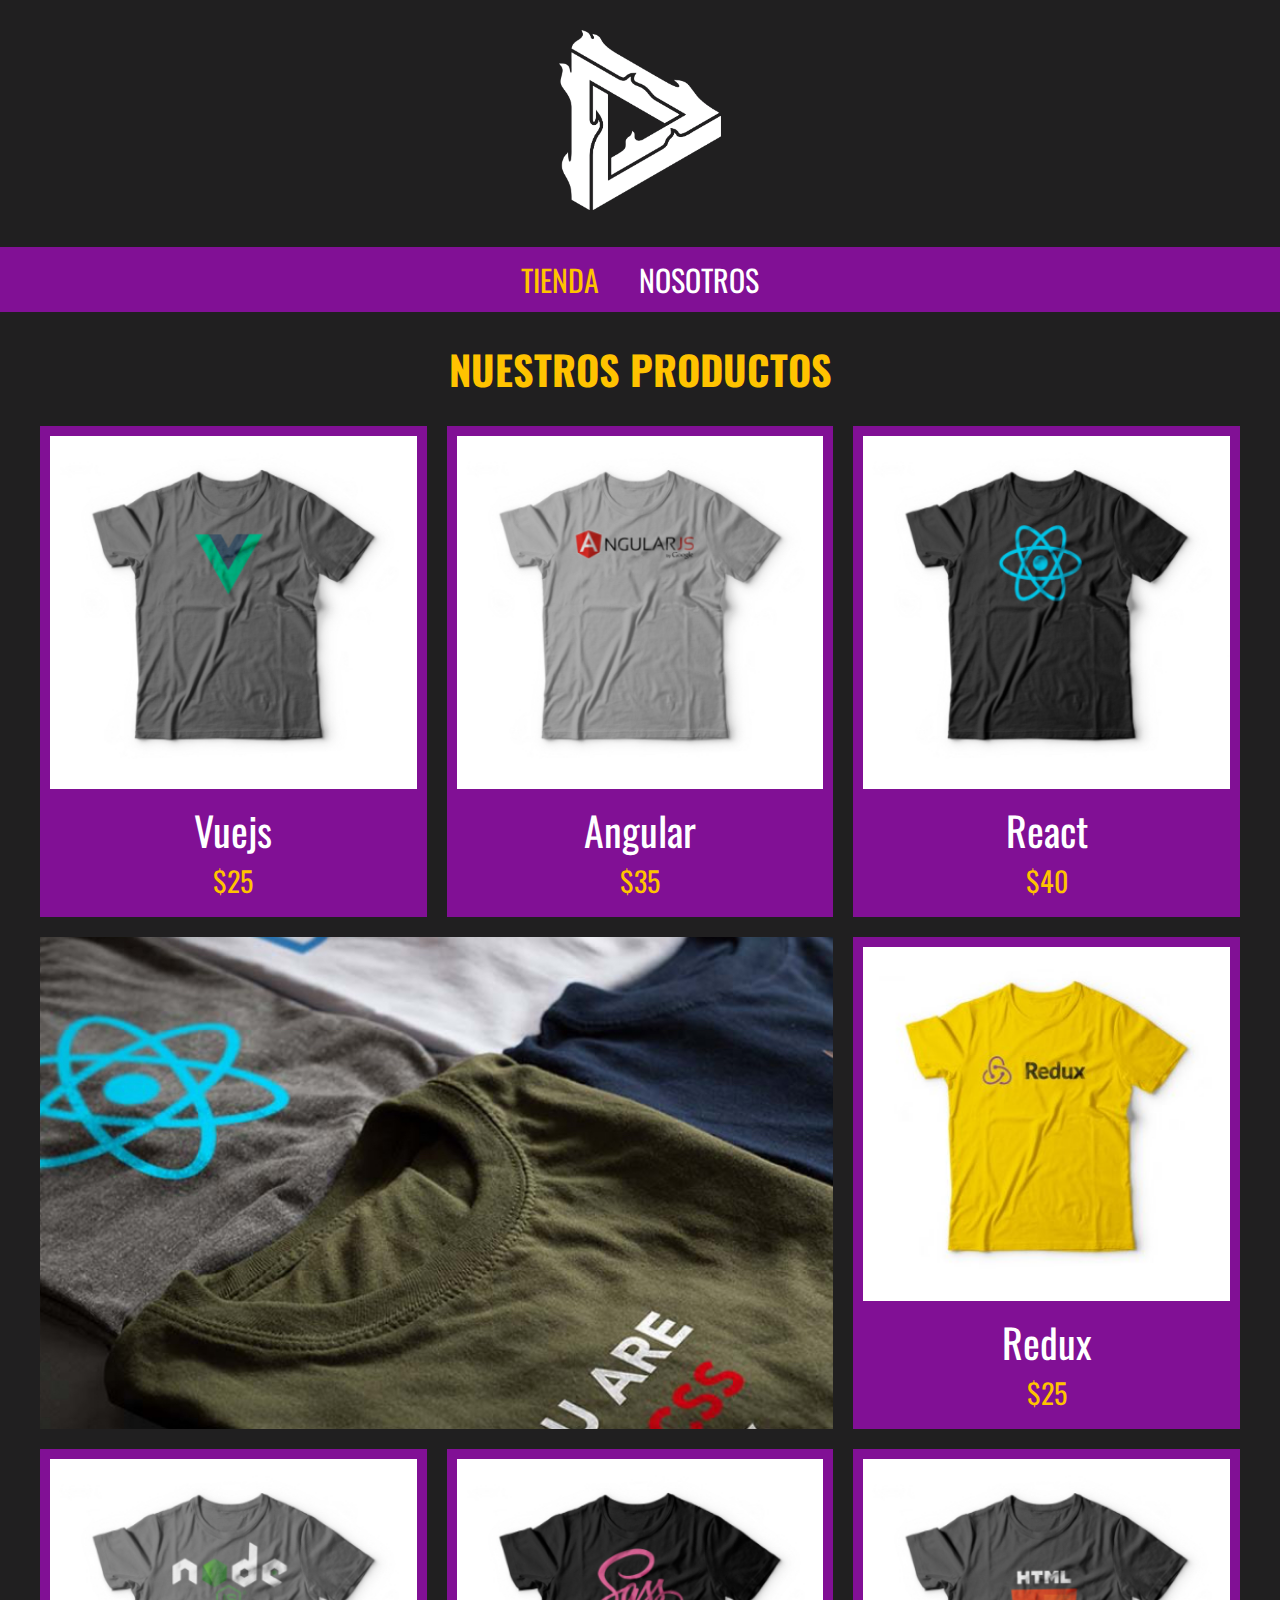
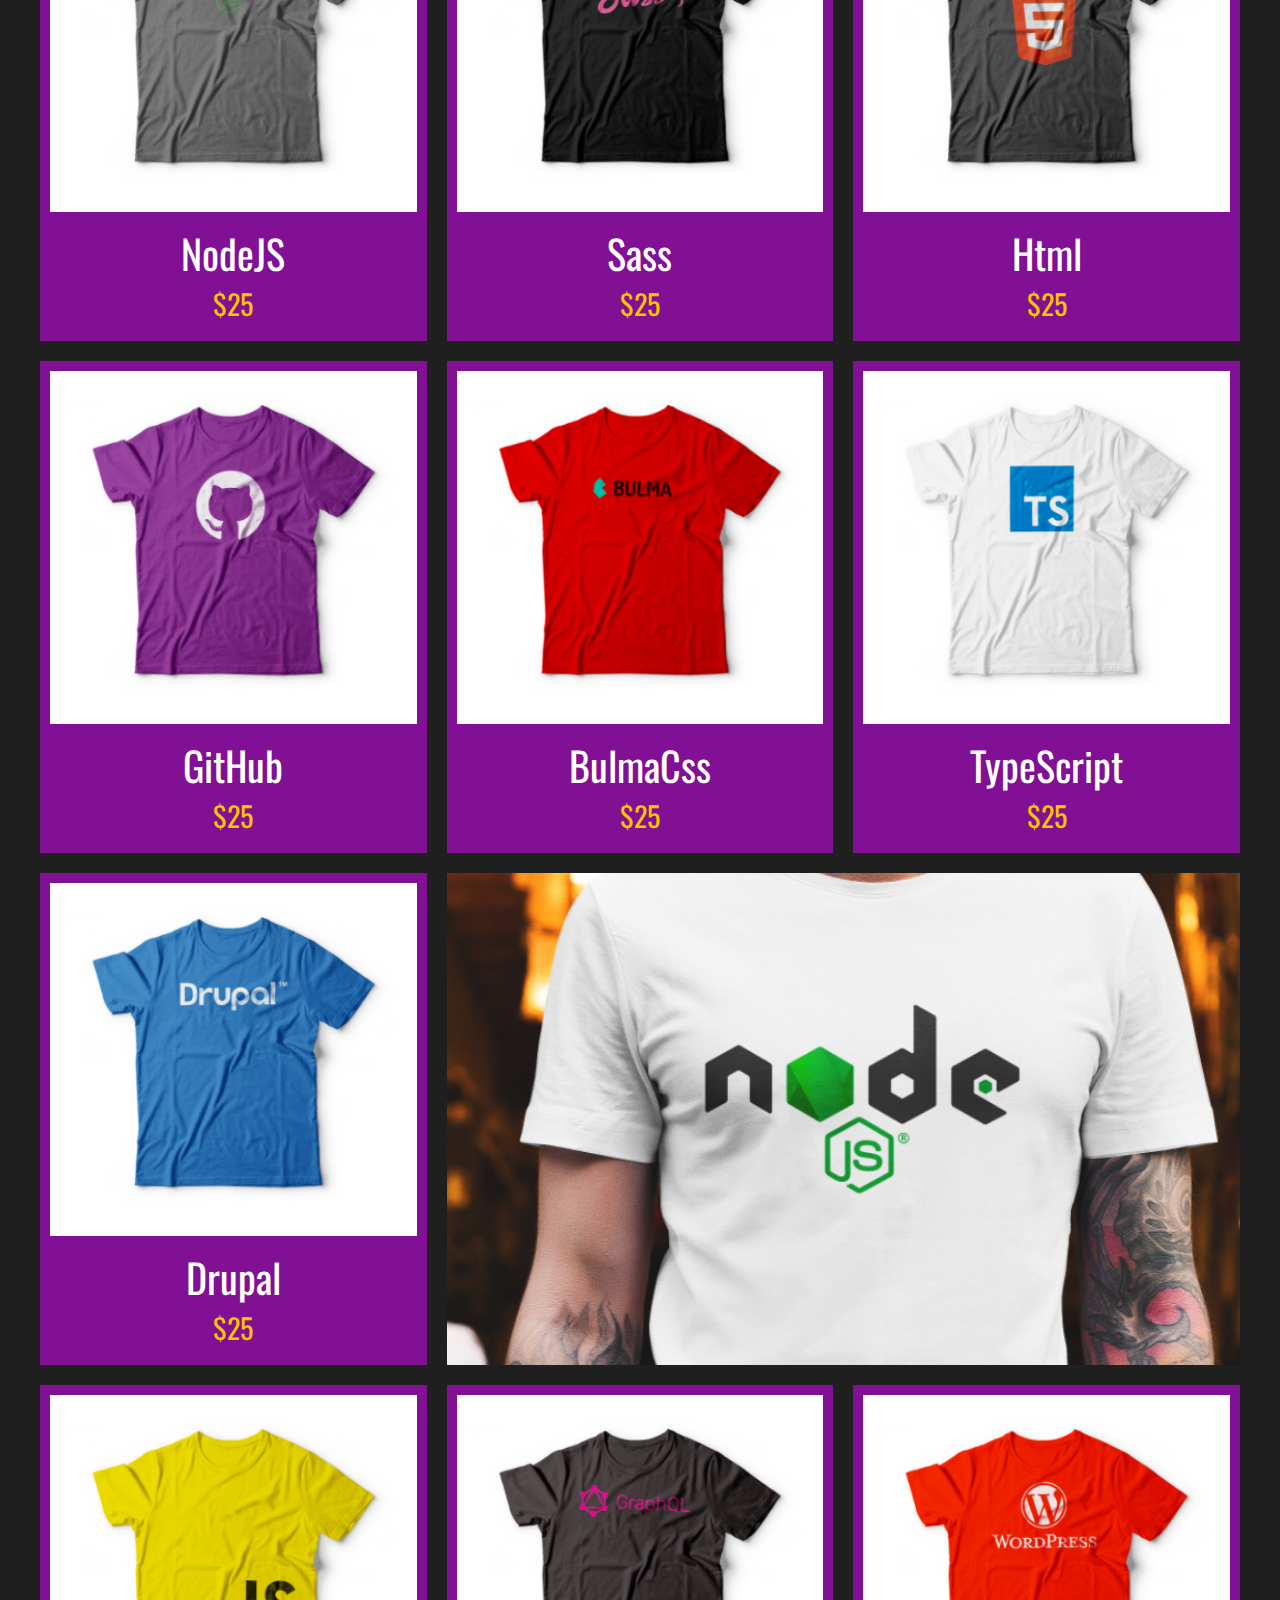
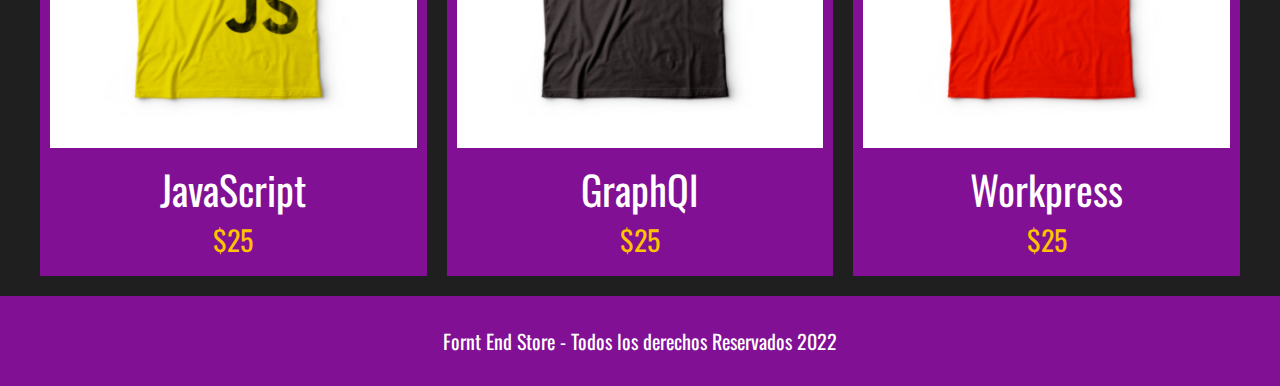
==== index.html @ 8973ec14 "Add files via upload" ====
<!DOCTYPE html>
<html lang="en">
  <head>
    <meta charset="UTF-8" />
    <meta http-equiv="X-UA-Compatible" content="IE=edge" />
    <meta name="viewport" content="width=device-width, initial-scale=1.0" />
    <link rel="stylesheet" href="/css/normalize.css" />
    <link rel="preconnect" href="https://fonts.googleapis.com" />
    <link rel="preconnect" href="https://fonts.gstatic.com" crossorigin />
    <link
      href="https://fonts.googleapis.com/css2?family=Oswald&display=swap"
      rel="stylesheet"
    />
    <link rel="stylesheet" href="/css/style.css" />

    <title>Front end Store</title>
  </head>
  <body>
    <header class="header">
      <a href="index.html">
        <img class="header__logo" src="/img/Isotipo_negativo2x.png" style="height: 20vh;" style="background-size: cover;" alt="logotipo" />
      </a>
    </header>
    <nav class="nav">
      <a class="nav__enlance nav__enlance--activo" href="/productos.html">TIENDA</a>
      <a class="nav__enlance" href="/nosotros.html">NOSOTROS</a>
    </nav>
    <main class="contenedor">
        <h1>NUESTROS PRODUCTOS</h1>
        <div class="grid">
          <div class="producto"> <!--. producto -->
            <a href="productos.html"> 
              <img class="producto__imagen" src="/img/1.jpg" alt="">
            </a>
            <div class="producto__informacion">
              <p class="producto__nombre">Vuejs</p>
              <p class="producto__precio">$25</p>
            </div>
          </div> <!--. producto -->
          <div class="producto"> <!--. producto -->
            <a href="productos.html"> 
              <img class="producto__imagen" src="/img/2.jpg" alt="">
            </a>
            <div class="producto__informacion">
              <p class="producto__nombre">Angular</p>
              <p class="producto__precio">$35</p>
            </div>
          </div> <!--. producto -->
          <div class="producto"> <!--. producto -->
            <a href="productos.html"> 
              <img class="producto__imagen" src="/img/3.jpg" alt="">
            </a>
            <div class="producto__informacion">
              <p class="producto__nombre">React</p>
              <p class="producto__precio">$40</p>
            </div>
          </div> <!--. producto -->
          <div class="producto"> <!--. producto -->
            <a href="producto.html"> 
              <img class="producto__imagen" src="/img/4.jpg" alt="">
            </a>
            <div class="producto__informacion">
              <p class="producto__nombre">Redux</p>
              <p class="producto__precio">$25</p>
            </div>
          </div> <!--. producto -->
          <div class="producto"> <!--. producto -->
            <a href="productos.html"> 
              <img class="producto__imagen" src="/img/5.jpg" alt="">
            </a>
            <div class="producto__informacion">
              <p class="producto__nombre">NodeJS</p>
              <p class="producto__precio">$25</p>
            </div>
          </div> <!--. producto -->
          <div class="producto"> <!--. producto -->
            <a href="productos.html"> 
              <img class="producto__imagen" src="/img/6.jpg" alt="">
            </a>
            <div class="producto__informacion">
              <p class="producto__nombre">Sass</p>
              <p class="producto__precio">$25</p>
            </div>
          </div> <!--. producto -->
          <div class="producto"> <!--. producto -->
            <a href="productos.html"> 
              <img class="producto__imagen" src="/img/7.jpg" alt="">
            </a>
            <div class="producto__informacion">
              <p class="producto__nombre">Html</p>
              <p class="producto__precio">$25</p>
            </div>
          </div> <!--. producto -->
          <div class="producto"> <!--. producto -->
            <a href="productos.html"> 
              <img class="producto__imagen" src="/img/8.jpg" alt="">
            </a>
            <div class="producto__informacion">
              <p class="producto__nombre">GitHub</p>
              <p class="producto__precio">$25</p>
            </div>
          </div> <!--. producto -->
          <div class="producto"> <!--. producto -->
            <a href="productos.html"> 
              <img class="producto__imagen" src="/img/9.jpg" alt="">
            </a>
            <div class="producto__informacion">
              <p class="producto__nombre">BulmaCss</p>
              <p class="producto__precio">$25</p>
            </div>
          </div> <!--. producto -->
          <div class="producto"> <!--. producto -->
            <a href="productos.html"> 
              <img class="producto__imagen" src="/img/10.jpg" alt="">
            </a>
            <div class="producto__informacion">
              <p class="producto__nombre">TypeScript</p>
              <p class="producto__precio">$25</p>
            </div>
          </div> <!--. producto -->
          <div class="producto"> <!--. producto -->
            <a href="productos.html"> 
              <img class="producto__imagen" src="/img/11.jpg" alt="">
            </a>
            <div class="producto__informacion">
              <p class="producto__nombre">Drupal</p>
              <p class="producto__precio">$25</p>
            </div>
          </div> <!--. producto -->
          <div class="producto"> <!--. producto -->
            <a href="productos.html"> 
              <img class="producto__imagen" src="/img/12.jpg" alt="">
            </a>
            <div class="producto__informacion">
              <p class="producto__nombre">JavaScript</p>
              <p class="producto__precio">$25</p>
            </div>
          </div> <!--. producto -->
          <div class="producto"> <!--. producto -->
            <a href="productos.html"> 
              <img class="producto__imagen" src="/img/13.jpg" alt="">
            </a>
            <div class="producto__informacion">
              <p class="producto__nombre">GraphQl</p>
              <p class="producto__precio">$25</p>
            </div>
          </div> <!--. producto -->
          <div class="producto"> <!--. producto -->
            <a href="productos.html"> 
              <img class="producto__imagen" src="/img/14.jpg" alt="">
            </a>
            <div class="producto__informacion">
              <p class="producto__nombre">Workpress</p>
              <p class="producto__precio">$25</p>
            </div>
            
          </div> <!--. producto -->
          <div class="grafico grafico--camisas"></div>
          <div class="grafico grafico--node"></div>

          
        </div>
        
    </main>
    <footer class="footer"> <p class="footer__texto">Fornt End Store - Todos los derechos Reservados 2022</p></footer>
  </body>
</html>
---- css/style.css ----
:root {
  --primario: #9c27b0;
  --primarioOscuro: #811095;
  --secundario: #ffc300;
  --secundarioOscuro: rgb(233, 287, 2);
  --blanco: #fff;
  --negro: #000;

  --fuentePrincipal: "Oswald", sans-serif;
}

html {
  box-sizing: border-box; /* No debe faltar en ninguna pagina web */
  font-size: 62.5%;
}
*,
*:before,
*:after {
  box-sizing: inherit;
}

/* GLOBALES  */


body {
background-color: rgb(32, 31, 32);
  font-size: 1.6rem;
  line-height: 1.5; /* INTERLINIEADO A TODO EL PROYECTO*/
}

p {
  font-size: 1.8rem;
  font-family: Arial, Helvetica, sans-serif;
  color: var(--blanco);
}

a {
  text-decoration: none;
}

img {
  width: 100%;
}

.contenedor {
  max-width: 120rem;
  margin: 0 auto; /* CENTRAR TODO EL CONTENIDO */
}

h1,
h2,
h3 {
  text-align: center;
  color: var(--secundario);
  font-family: var(--fuentePrincipal);
}

h1 {
  font-size: 4rem;
}

h2 {
  font-size: 3.2rem;
}

h3 {
  font-size: 2.4rem;
}

/** Header **/

.header {
  display: flex;
  justify-content: center;
}

.header__logo {
  margin: 3rem 0;
}

/** Navegacion */

.nav {
  background-color: var(--primarioOscuro);
  padding: 1rem 0;
  display: flex;
  justify-content: center;
  gap: 2rem; /*Separacion elementos nueva */
}

.nav__enlance {
  font-family: var(--fuentePrincipal);
  color: var(--blanco);
  font-size: 3rem;
  margin-right: 2rem; /*Separacion elementos vieja */
}

.nav__enlance:last-of-type {
  margin-right: 0;
}

.nav__enlance--activo, /*MODIFICADOR*/
.nav__enlance:hover {
  color: var(--secundario);
}

/*FOOTER */

.footer {
  background-color: var(--primarioOscuro);
  padding: 1rem 0;
  margin-top: 2rem;
}

.footer__texto {
  text-align: center;
  font-family: var(--fuentePrincipal);
  font-size: 2rem;
}

/* GRID COLUMNAS  */

.grid {
  display: grid;
  grid-template-columns: repeat(2, 1fr);
  gap: 2rem;
}

@media (min-width: 768px) {
  .grid {
    grid-template-columns: repeat(3, 1fr);
    column-gap: 2rem;
  }
}

/* PRODUCTOS */

.producto {
  background-color: var(--primarioOscuro);
  padding: 1rem;
}

.producto__nombre {
  font-size: 4rem;
}

.producto__precio {
  font-size: 2.8rem;
  color: var(--secundario);
}

.producto__nombre,
.producto__precio {
  font-family: var(--fuentePrincipal);
  margin: 1rem 0;
  text-align: center;
  line-height: 1.2;
}

/* GRAFICO */

.grafico {
  min-height: 30rem;
  grid-column: 1 /3;
  background-size: cover;
}

.grafico--camisas {
  grid-row: 2 / 3;
  background-image: url(/img/grafico1.jpg);
}

.grafico--node {
  background-image: url(/img/grafico2.jpg);
  grid-column: 1 /3;
  grid-row: 8 / 9;
}
@media (min-width: 768px) {
  .grafico--node {
    grid-row: 5 / 6;
    grid-column: 2 / 4;
  }
}




/* NOSOTROS */

.nosotros{
    display: grid;
    grid-template-rows:repeat(2, auto)
}

@media (min-width:768px ){
    .nosotros {
        display: grid;
        grid-template-columns:repeat(2, 1fr);
        gap: 2rem;
    }
    
}



 @media (min-width: 768px){
    .nosotros__imagen {

        grid-row: 1/2;
    }
 }


/* BLOQUES */

.bloques {
display: grid;
grid-template-columns: repeat(2, 1fr);
gap: 2rem;

}

@media (min-width: 768px){
    .bloques {
    grid-template-columns: repeat(4, 1fr);
    }
    
}
.bloque_imagen{
    width: 100%;

}

.bloque {
    text-align: center;
}

.bloque__titulo {
    margin: 0 auto;
}


/* PAGINA PRODUCTO */
@media (min-width: 768px) {
    .camisa {
        display: grid;
        grid-template-columns: repeat(2, 1fr);
        column-gap: 2rem;
    }
}

.formulario {
    display: grid;
    grid-template-columns: repeat(2, 1fr);
    gap: 2rem;
}
.formulario__campo {
   border: 1rem solid var(--primarioOscuro);
   background-color: transparent;
   color: rgb(208, 205, 205);
   font-size: 2rem;
   font-family: Arial, Helvetica, sans-serif;
   padding: 1rem;
   appearance: none;
}
.formulario__submit {
    background-color: var(--secundario);
    border: none;
    font-size: 2rem;
    font-family: var(--fuentePrincipal);
    padding: 2rem;
    transition: background-color .3s ease;
    grid-column: 1 / 3;
}
.formulario__submit:hover {
    cursor: pointer;
    background-color: var(--secundarioOscuro);
}
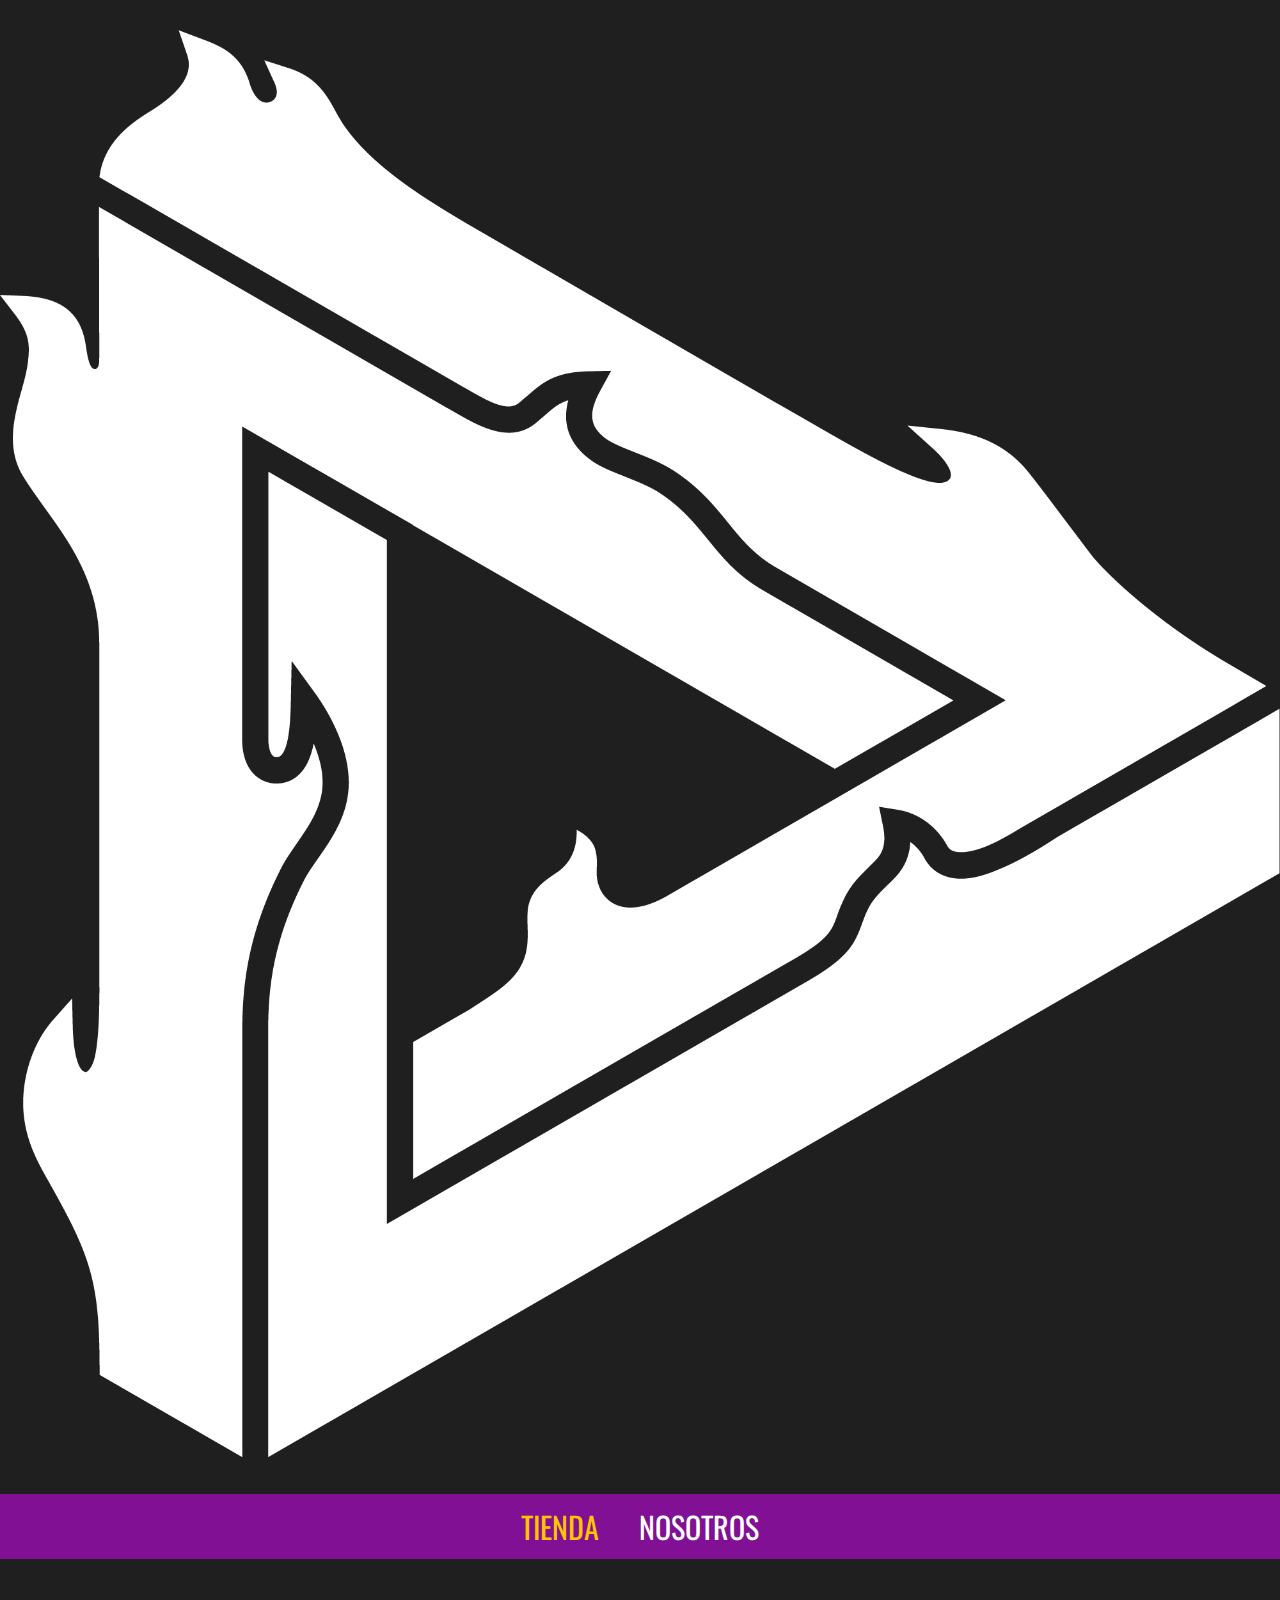
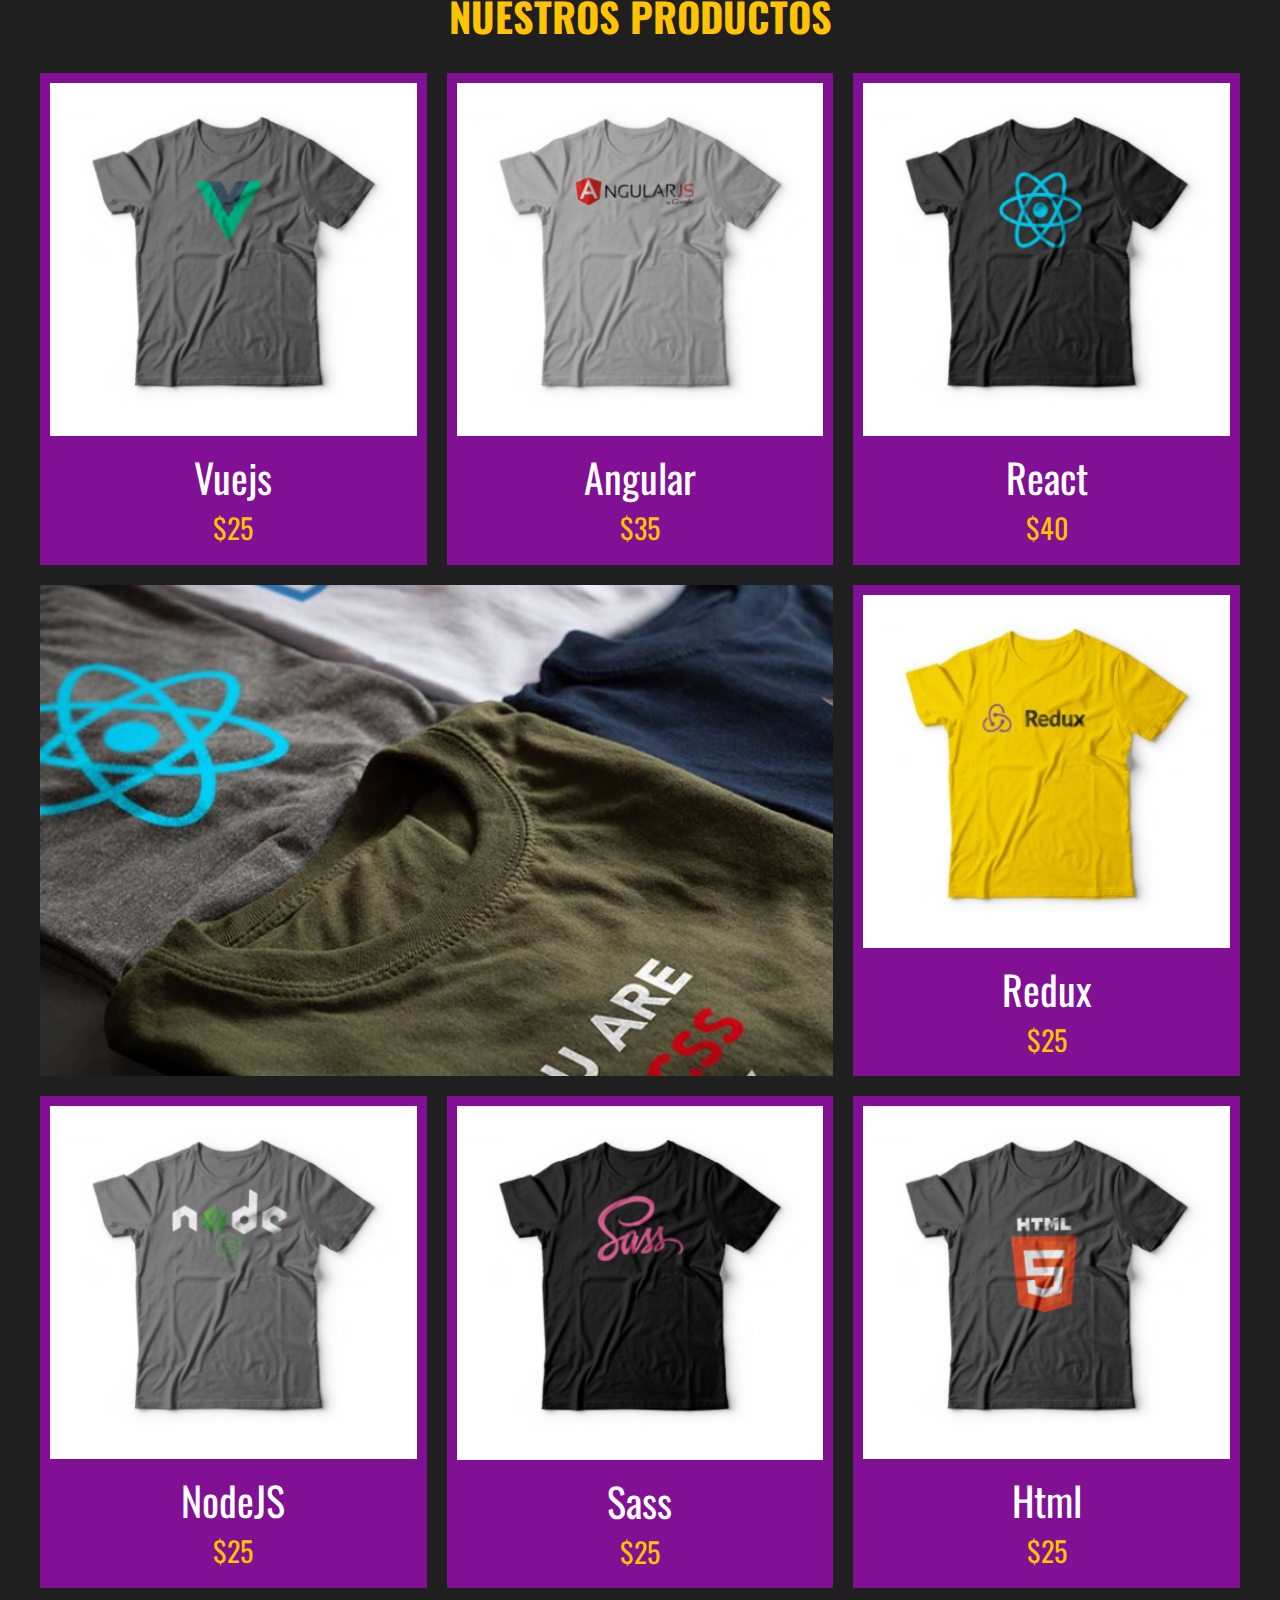
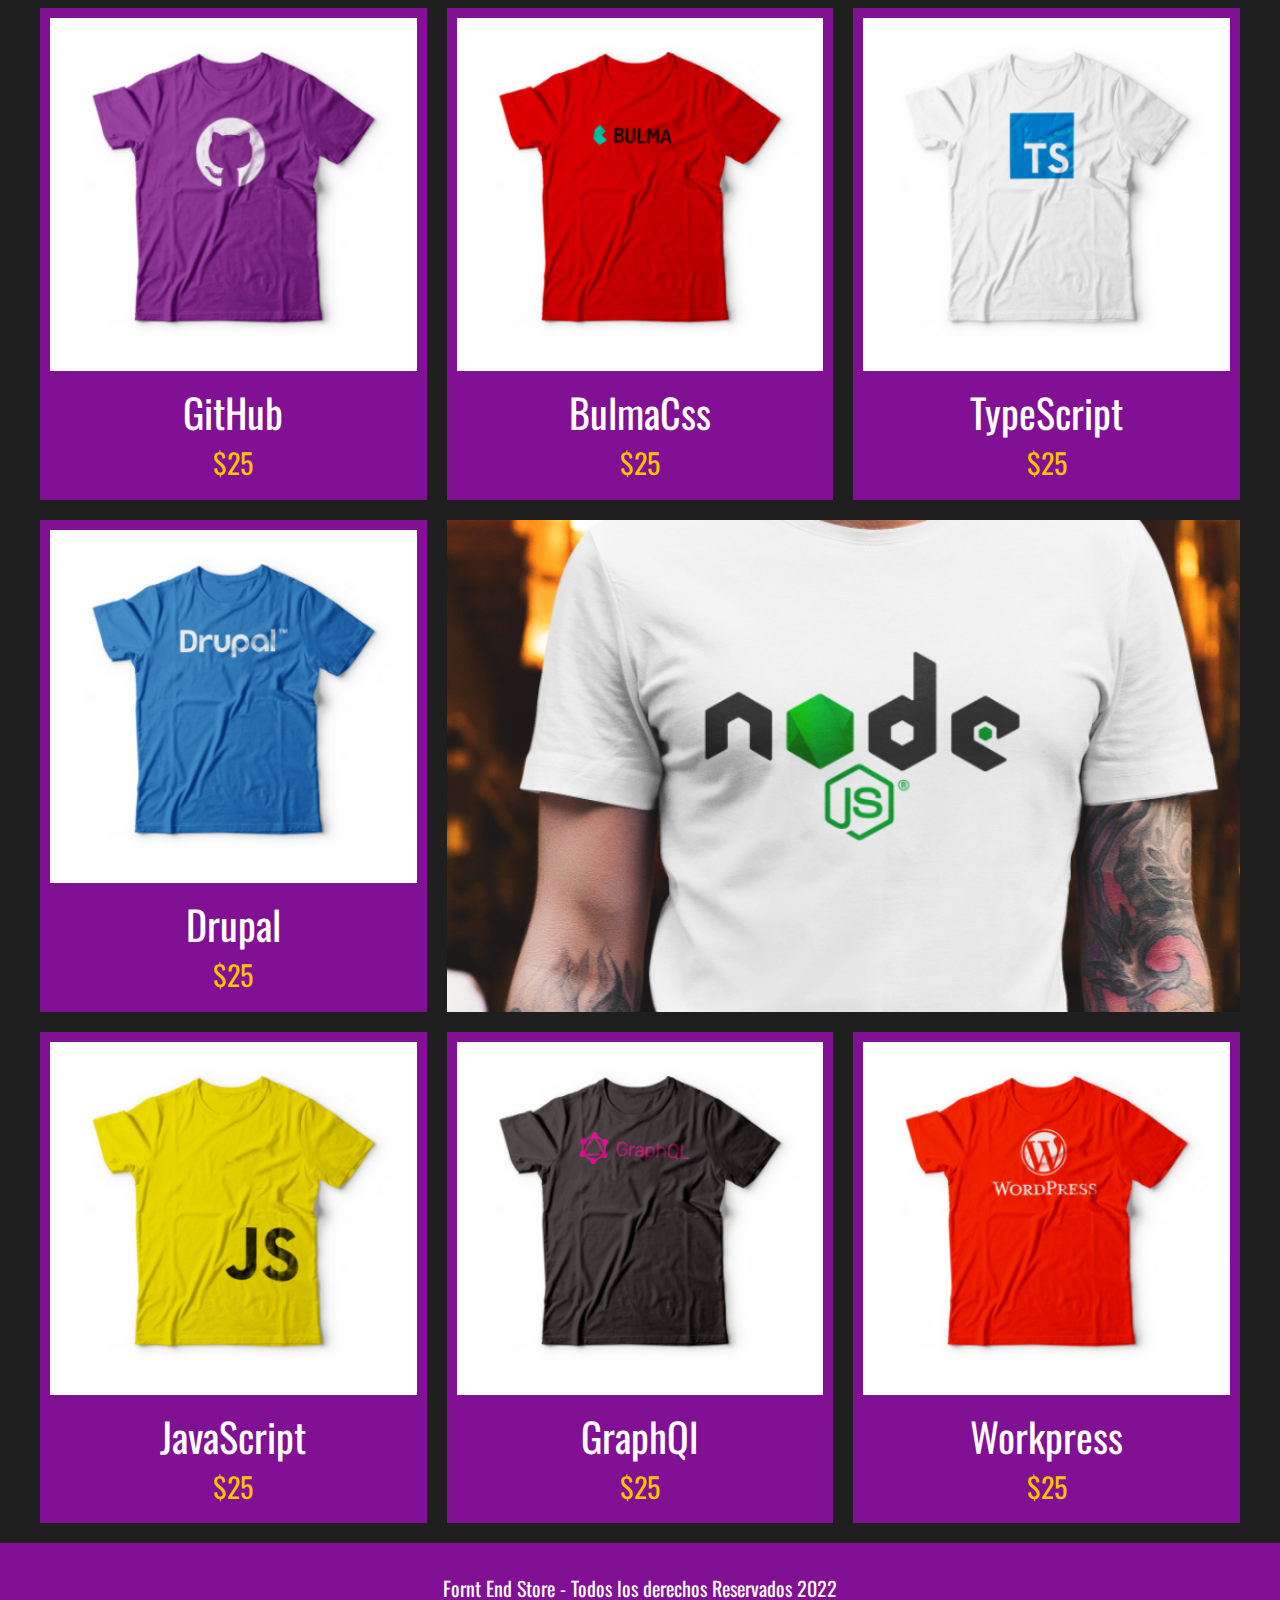
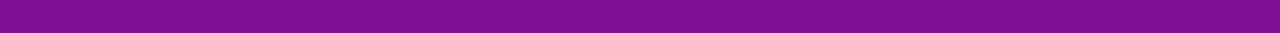
==== commit ec7f7f12: "Add files via upload" ====
--- a/index.html
+++ b/index.html
@@ -18,7 +18,7 @@
   <body>
     <header class="header">
       <a href="index.html">
-        <img class="header__logo" src="/img/Isotipo_negativo2x.png" style="height: 20vh;" style="background-size: cover;" alt="logotipo" />
+        <img class="header__logo" src="/img/Isotipo_negativo2x.png"  alt="logotipo" />
       </a>
     </header>
     <nav class="nav">
